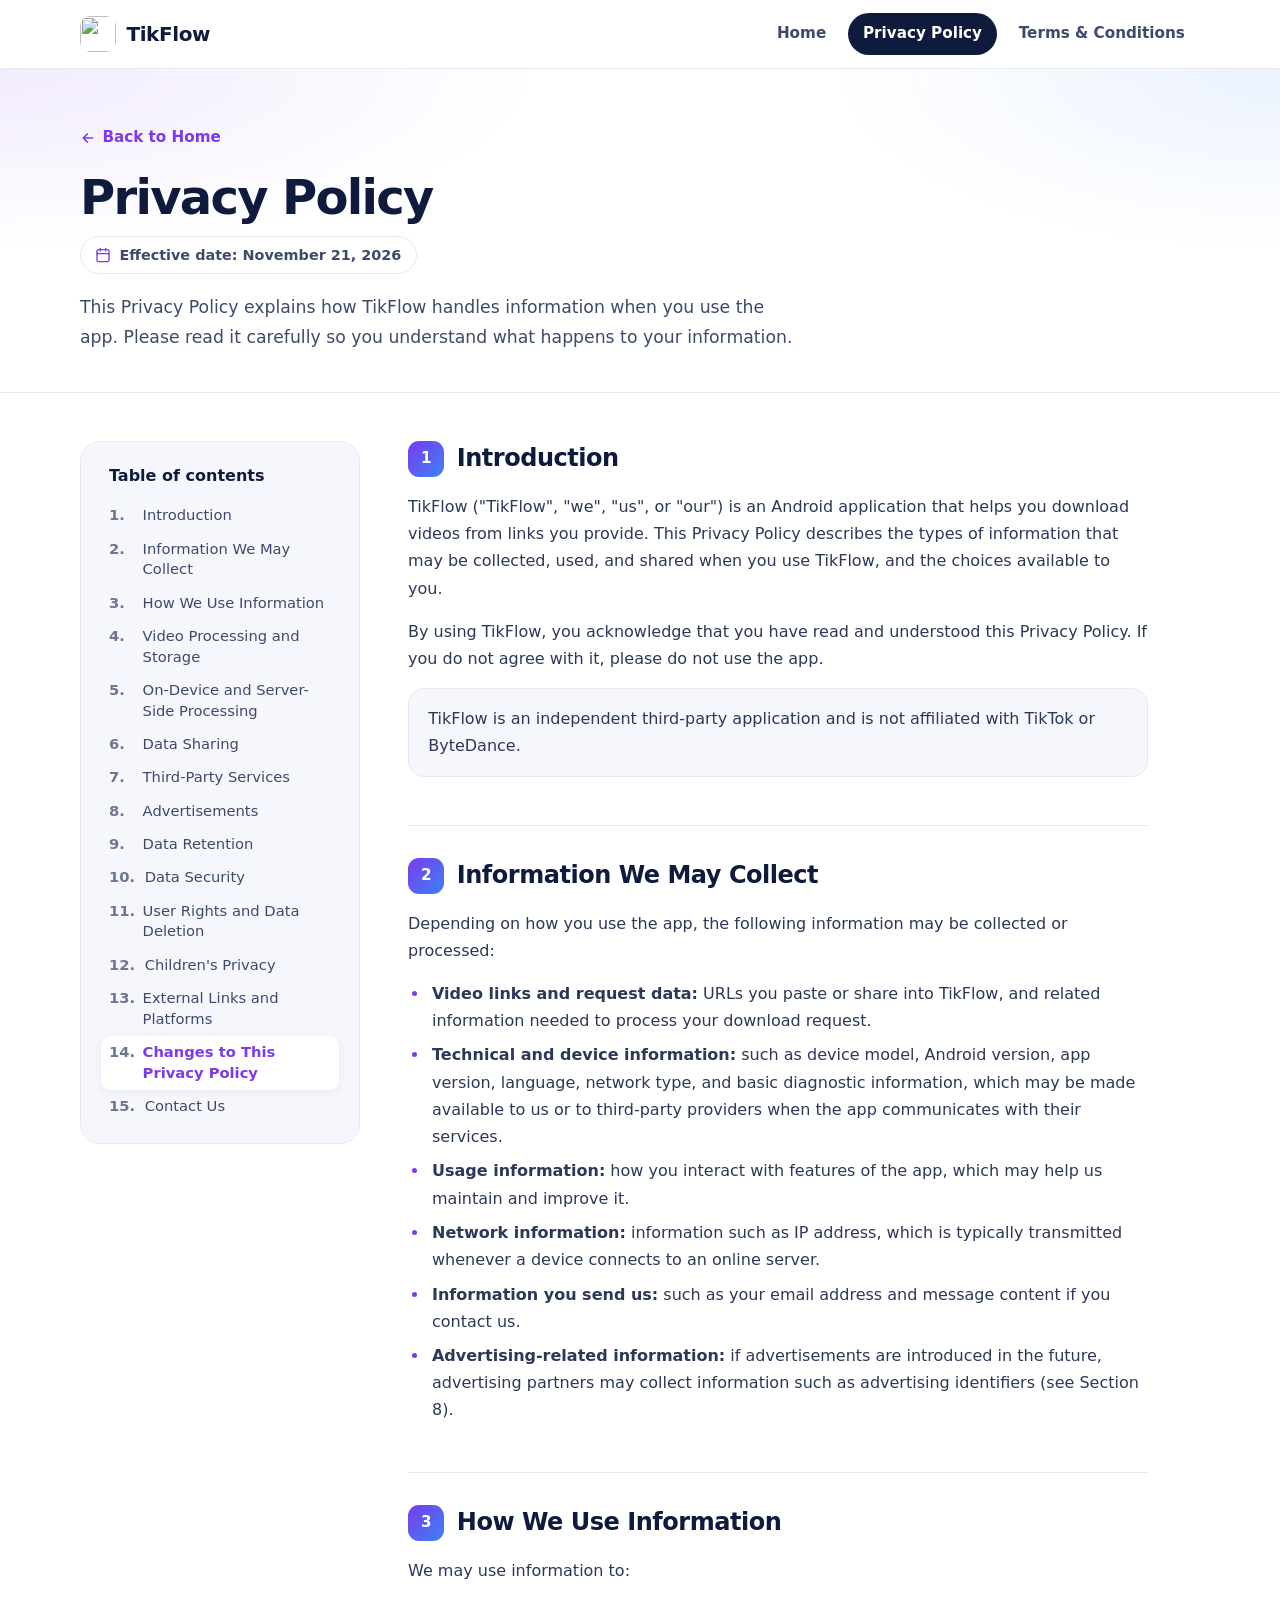
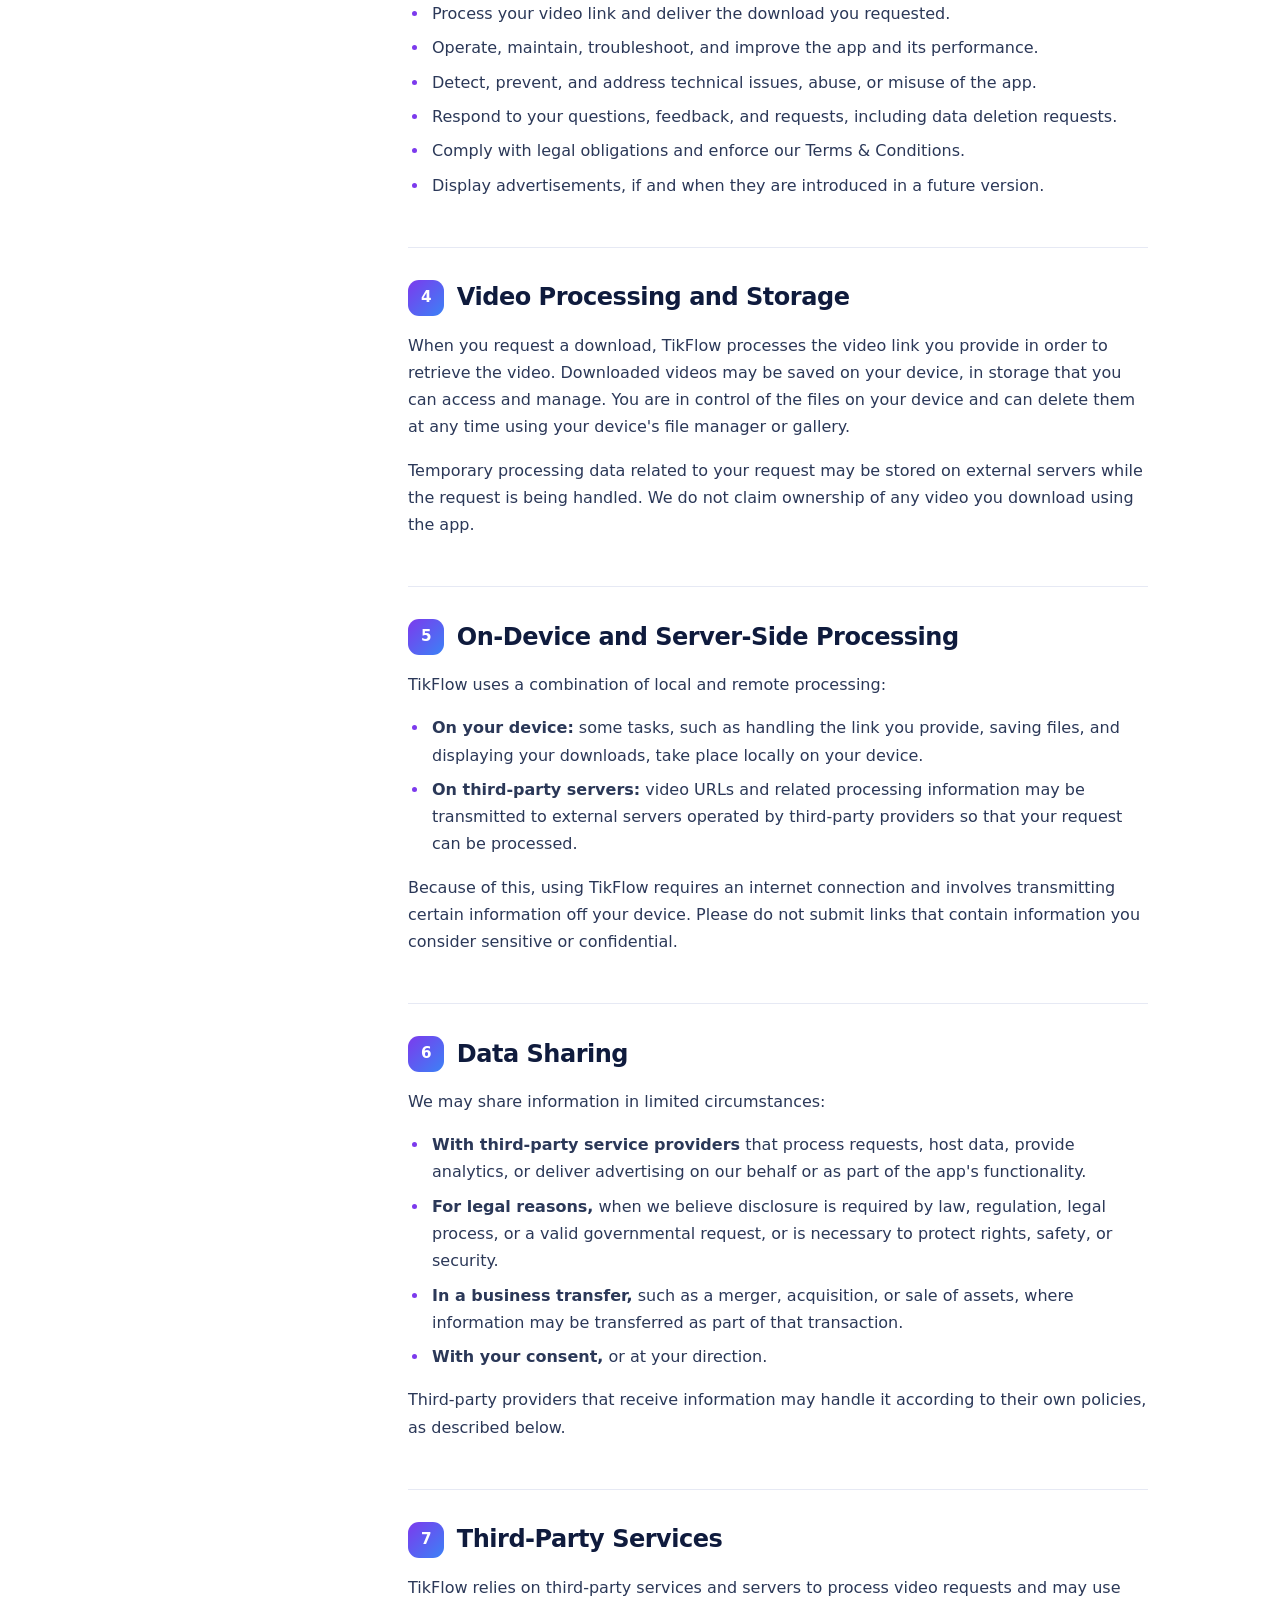
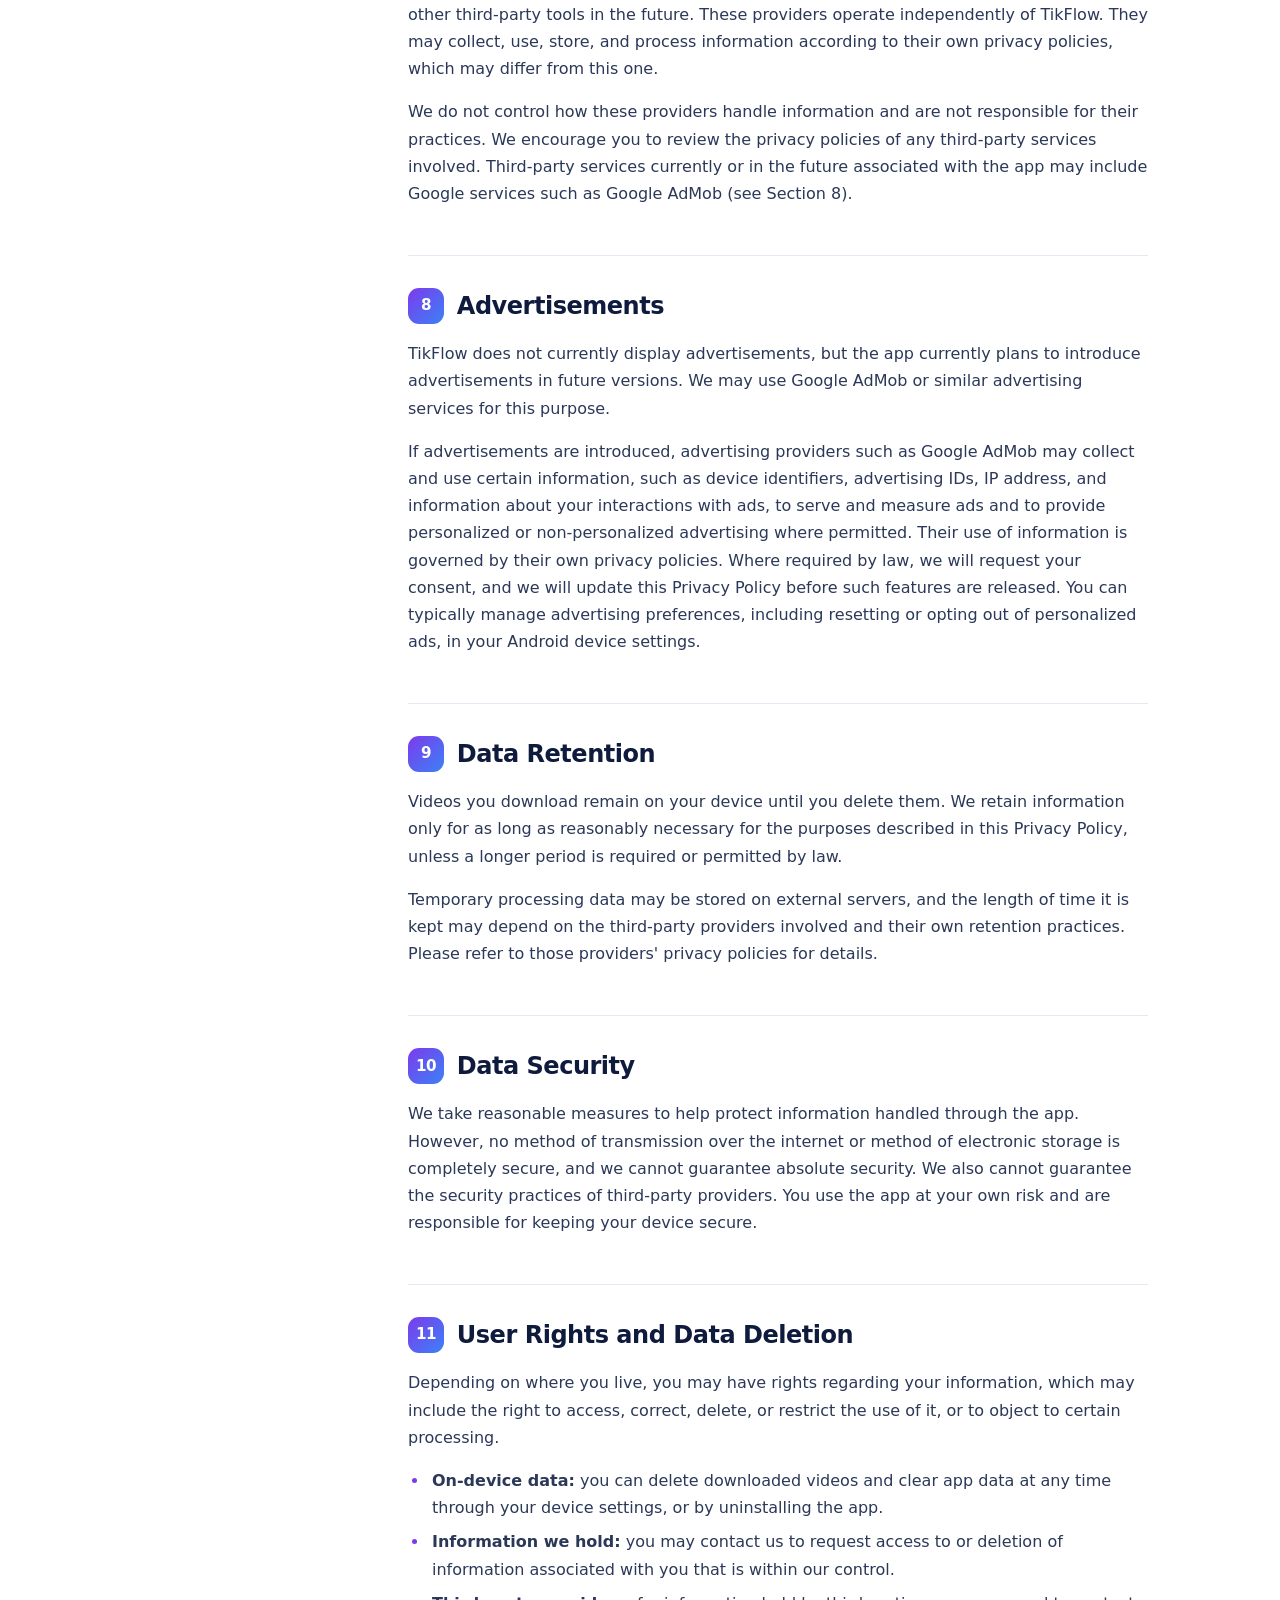
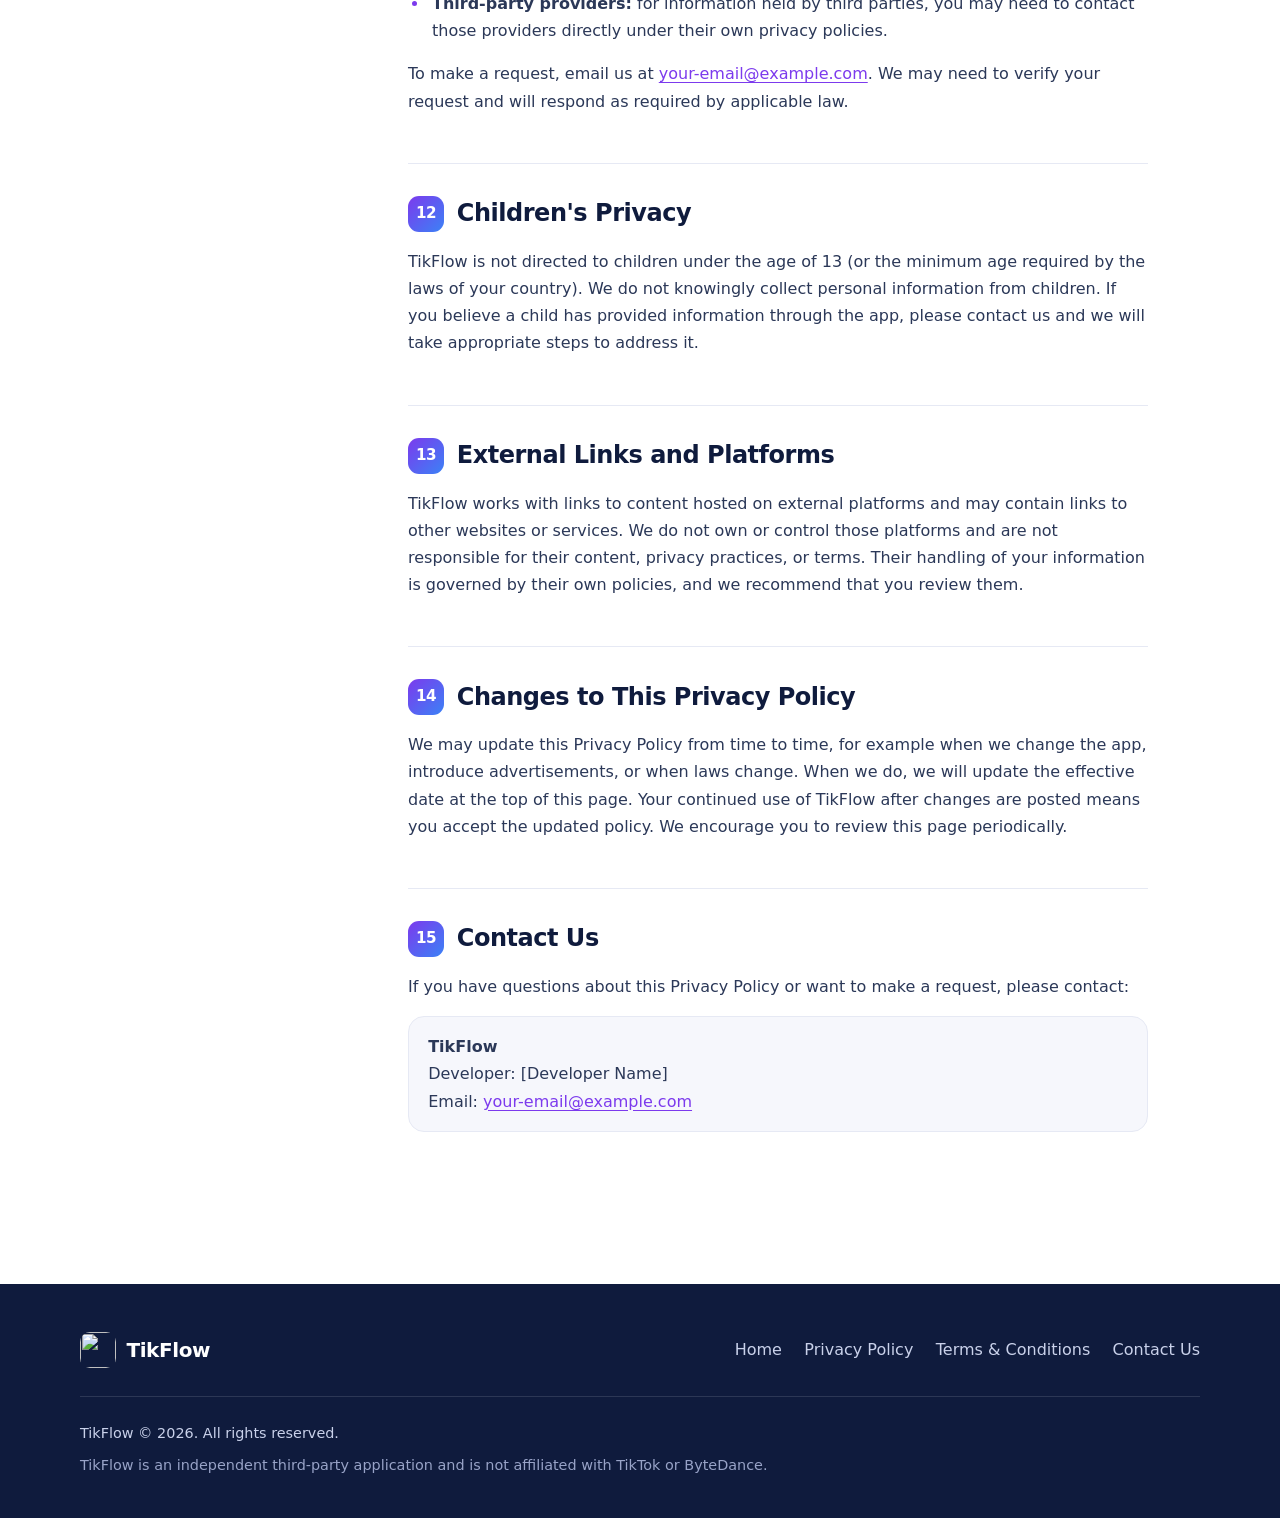
==== privacy-policy.html @ e3d757f9 "Add files via upload" ====
<!DOCTYPE html>
<html lang="en">
<head>
  <meta charset="utf-8">
  <meta name="viewport" content="width=device-width, initial-scale=1">
  <title>Privacy Policy – TikFlow</title>
  <meta name="description" content="Read the TikFlow Privacy Policy: what information may be collected, how videos are processed, third-party services, advertising, and your rights.">
  <meta name="theme-color" content="#7c3aed">
  <meta property="og:title" content="Privacy Policy – TikFlow">
  <meta property="og:description" content="Read the TikFlow Privacy Policy: what information may be collected, how videos are processed, third-party services, advertising, and your rights.">
  <meta property="og:type" content="website">
  <link rel="icon" type="image/svg+xml" href="assets/logo.svg">
  <link rel="stylesheet" href="style.css">
</head>
<body>
<a class="skip-link" href="#main">Skip to main content</a>
<header class="site-header">
  <div class="container nav-wrap">
    <a class="brand" href="index.html" aria-label="TikFlow home">
      <img src="assets/logo.svg" alt="" width="36" height="36">
      <span>TikFlow</span>
    </a>
    <button class="nav-toggle" type="button" aria-label="Open menu" aria-expanded="false" aria-controls="primary-nav">
      <svg class="icon-open" width="22" height="22" viewBox="0 0 24 24" fill="none" stroke="currentColor" stroke-width="2" stroke-linecap="round" aria-hidden="true"><path d="M4 6h16M4 12h16M4 18h16"/></svg>
      <svg class="icon-close" width="22" height="22" viewBox="0 0 24 24" fill="none" stroke="currentColor" stroke-width="2" stroke-linecap="round" aria-hidden="true"><path d="M6 6l12 12M18 6L6 18"/></svg>
    </button>
    <nav id="primary-nav" class="nav" aria-label="Primary">
      <a href="index.html">Home</a>
      <a href="privacy-policy.html" aria-current="page">Privacy Policy</a>
      <a href="terms-and-conditions.html">Terms &amp; Conditions</a>
    </nav>
  </div>
</header>
<main id="main">
  <section class="page-hero">
    <div class="container">
      <a class="back-link" href="index.html"><svg viewBox="0 0 24 24" fill="none" stroke="currentColor" stroke-width="2.5" stroke-linecap="round" stroke-linejoin="round" aria-hidden="true"><path d="M19 12H5M11 18l-6-6 6-6"/></svg>Back to Home</a>
      <h1>Privacy Policy</h1>
      <span class="meta"><svg viewBox="0 0 24 24" fill="none" stroke="currentColor" stroke-width="2" stroke-linecap="round" stroke-linejoin="round" aria-hidden="true"><rect x="3" y="4" width="18" height="18" rx="2"/><path d="M16 2v4M8 2v4M3 10h18"/></svg>Effective date: November 21, 2026</span>
      <p class="intro">This Privacy Policy explains how TikFlow handles information when you use the app. Please read it carefully so you understand what happens to your information.</p>
    </div>
  </section>

  <div class="container legal-layout">
    <nav class="toc" aria-labelledby="toc-title">
      <h2 id="toc-title">Table of contents</h2>
      <ol>
        <li><a href="#introduction">Introduction</a></li>
        <li><a href="#information-we-collect">Information We May Collect</a></li>
        <li><a href="#how-we-use">How We Use Information</a></li>
        <li><a href="#video-processing">Video Processing and Storage</a></li>
        <li><a href="#processing-location">On-Device and Server-Side Processing</a></li>
        <li><a href="#data-sharing">Data Sharing</a></li>
        <li><a href="#third-party">Third-Party Services</a></li>
        <li><a href="#advertisements">Advertisements</a></li>
        <li><a href="#retention">Data Retention</a></li>
        <li><a href="#security">Data Security</a></li>
        <li><a href="#rights">User Rights and Data Deletion</a></li>
        <li><a href="#children">Children's Privacy</a></li>
        <li><a href="#external-links">External Links and Platforms</a></li>
        <li><a href="#changes">Changes to This Privacy Policy</a></li>
        <li><a href="#contact">Contact Us</a></li>
      </ol>
    </nav>

    <article class="legal">
      <section id="introduction">
        <h2><span class="num">1</span>Introduction</h2>
        <p>TikFlow ("TikFlow", "we", "us", or "our") is an Android application that helps you download videos from links you provide. This Privacy Policy describes the types of information that may be collected, used, and shared when you use TikFlow, and the choices available to you.</p>
        <p>By using TikFlow, you acknowledge that you have read and understood this Privacy Policy. If you do not agree with it, please do not use the app.</p>
        <div class="callout"><p>TikFlow is an independent third-party application and is not affiliated with TikTok or ByteDance.</p></div>
      </section>

      <section id="information-we-collect">
        <h2><span class="num">2</span>Information We May Collect</h2>
        <p>Depending on how you use the app, the following information may be collected or processed:</p>
        <ul>
          <li><strong>Video links and request data:</strong> URLs you paste or share into TikFlow, and related information needed to process your download request.</li>
          <li><strong>Technical and device information:</strong> such as device model, Android version, app version, language, network type, and basic diagnostic information, which may be made available to us or to third-party providers when the app communicates with their services.</li>
          <li><strong>Usage information:</strong> how you interact with features of the app, which may help us maintain and improve it.</li>
          <li><strong>Network information:</strong> information such as IP address, which is typically transmitted whenever a device connects to an online server.</li>
          <li><strong>Information you send us:</strong> such as your email address and message content if you contact us.</li>
          <li><strong>Advertising-related information:</strong> if advertisements are introduced in the future, advertising partners may collect information such as advertising identifiers (see Section 8).</li>
        </ul>
      </section>

      <section id="how-we-use">
        <h2><span class="num">3</span>How We Use Information</h2>
        <p>We may use information to:</p>
        <ul>
          <li>Process your video link and deliver the download you requested.</li>
          <li>Operate, maintain, troubleshoot, and improve the app and its performance.</li>
          <li>Detect, prevent, and address technical issues, abuse, or misuse of the app.</li>
          <li>Respond to your questions, feedback, and requests, including data deletion requests.</li>
          <li>Comply with legal obligations and enforce our Terms &amp; Conditions.</li>
          <li>Display advertisements, if and when they are introduced in a future version.</li>
        </ul>
      </section>

      <section id="video-processing">
        <h2><span class="num">4</span>Video Processing and Storage</h2>
        <p>When you request a download, TikFlow processes the video link you provide in order to retrieve the video. Downloaded videos may be saved on your device, in storage that you can access and manage. You are in control of the files on your device and can delete them at any time using your device's file manager or gallery.</p>
        <p>Temporary processing data related to your request may be stored on external servers while the request is being handled. We do not claim ownership of any video you download using the app.</p>
      </section>

      <section id="processing-location">
        <h2><span class="num">5</span>On-Device and Server-Side Processing</h2>
        <p>TikFlow uses a combination of local and remote processing:</p>
        <ul>
          <li><strong>On your device:</strong> some tasks, such as handling the link you provide, saving files, and displaying your downloads, take place locally on your device.</li>
          <li><strong>On third-party servers:</strong> video URLs and related processing information may be transmitted to external servers operated by third-party providers so that your request can be processed.</li>
        </ul>
        <p>Because of this, using TikFlow requires an internet connection and involves transmitting certain information off your device. Please do not submit links that contain information you consider sensitive or confidential.</p>
      </section>

      <section id="data-sharing">
        <h2><span class="num">6</span>Data Sharing</h2>
        <p>We may share information in limited circumstances:</p>
        <ul>
          <li><strong>With third-party service providers</strong> that process requests, host data, provide analytics, or deliver advertising on our behalf or as part of the app's functionality.</li>
          <li><strong>For legal reasons,</strong> when we believe disclosure is required by law, regulation, legal process, or a valid governmental request, or is necessary to protect rights, safety, or security.</li>
          <li><strong>In a business transfer,</strong> such as a merger, acquisition, or sale of assets, where information may be transferred as part of that transaction.</li>
          <li><strong>With your consent,</strong> or at your direction.</li>
        </ul>
        <p>Third-party providers that receive information may handle it according to their own policies, as described below.</p>
      </section>

      <section id="third-party">
        <h2><span class="num">7</span>Third-Party Services</h2>
        <p>TikFlow relies on third-party services and servers to process video requests and may use other third-party tools in the future. These providers operate independently of TikFlow. They may collect, use, store, and process information according to their own privacy policies, which may differ from this one.</p>
        <p>We do not control how these providers handle information and are not responsible for their practices. We encourage you to review the privacy policies of any third-party services involved. Third-party services currently or in the future associated with the app may include Google services such as Google AdMob (see Section 8).</p>
      </section>

      <section id="advertisements">
        <h2><span class="num">8</span>Advertisements</h2>
        <p>TikFlow does not currently display advertisements, but the app currently plans to introduce advertisements in future versions. We may use Google AdMob or similar advertising services for this purpose.</p>
        <p>If advertisements are introduced, advertising providers such as Google AdMob may collect and use certain information, such as device identifiers, advertising IDs, IP address, and information about your interactions with ads, to serve and measure ads and to provide personalized or non-personalized advertising where permitted. Their use of information is governed by their own privacy policies. Where required by law, we will request your consent, and we will update this Privacy Policy before such features are released. You can typically manage advertising preferences, including resetting or opting out of personalized ads, in your Android device settings.</p>
      </section>

      <section id="retention">
        <h2><span class="num">9</span>Data Retention</h2>
        <p>Videos you download remain on your device until you delete them. We retain information only for as long as reasonably necessary for the purposes described in this Privacy Policy, unless a longer period is required or permitted by law.</p>
        <p>Temporary processing data may be stored on external servers, and the length of time it is kept may depend on the third-party providers involved and their own retention practices. Please refer to those providers' privacy policies for details.</p>
      </section>

      <section id="security">
        <h2><span class="num">10</span>Data Security</h2>
        <p>We take reasonable measures to help protect information handled through the app. However, no method of transmission over the internet or method of electronic storage is completely secure, and we cannot guarantee absolute security. We also cannot guarantee the security practices of third-party providers. You use the app at your own risk and are responsible for keeping your device secure.</p>
      </section>

      <section id="rights">
        <h2><span class="num">11</span>User Rights and Data Deletion</h2>
        <p>Depending on where you live, you may have rights regarding your information, which may include the right to access, correct, delete, or restrict the use of it, or to object to certain processing.</p>
        <ul>
          <li><strong>On-device data:</strong> you can delete downloaded videos and clear app data at any time through your device settings, or by uninstalling the app.</li>
          <li><strong>Information we hold:</strong> you may contact us to request access to or deletion of information associated with you that is within our control.</li>
          <li><strong>Third-party providers:</strong> for information held by third parties, you may need to contact those providers directly under their own privacy policies.</li>
        </ul>
        <p>To make a request, email us at <a href="mailto:your-email@example.com">your-email@example.com</a>. We may need to verify your request and will respond as required by applicable law.</p>
      </section>

      <section id="children">
        <h2><span class="num">12</span>Children's Privacy</h2>
        <p>TikFlow is not directed to children under the age of 13 (or the minimum age required by the laws of your country). We do not knowingly collect personal information from children. If you believe a child has provided information through the app, please contact us and we will take appropriate steps to address it.</p>
      </section>

      <section id="external-links">
        <h2><span class="num">13</span>External Links and Platforms</h2>
        <p>TikFlow works with links to content hosted on external platforms and may contain links to other websites or services. We do not own or control those platforms and are not responsible for their content, privacy practices, or terms. Their handling of your information is governed by their own policies, and we recommend that you review them.</p>
      </section>

      <section id="changes">
        <h2><span class="num">14</span>Changes to This Privacy Policy</h2>
        <p>We may update this Privacy Policy from time to time, for example when we change the app, introduce advertisements, or when laws change. When we do, we will update the effective date at the top of this page. Your continued use of TikFlow after changes are posted means you accept the updated policy. We encourage you to review this page periodically.</p>
      </section>

      <section id="contact">
        <h2><span class="num">15</span>Contact Us</h2>
        <p>If you have questions about this Privacy Policy or want to make a request, please contact:</p>
        <div class="callout">
          <p><strong>TikFlow</strong><br>Developer: [Developer Name]<br>Email: <a href="mailto:your-email@example.com">your-email@example.com</a></p>
        </div>
      </section>
    </article>
  </div>
</main>
<footer class="site-footer">
  <div class="container">
    <div class="footer-top">
      <a class="brand" href="index.html"><img src="assets/logo.svg" alt="" width="36" height="36"><span>TikFlow</span></a>
      <ul class="footer-links">
        <li><a href="index.html">Home</a></li>
        <li><a href="privacy-policy.html">Privacy Policy</a></li>
        <li><a href="terms-and-conditions.html">Terms &amp; Conditions</a></li>
        <li><a href="mailto:your-email@example.com">Contact Us</a></li>
      </ul>
    </div>
    <div class="footer-bottom">
      <p>TikFlow &copy; 2026. All rights reserved.</p>
      <p class="disclaimer">TikFlow is an independent third-party application and is not affiliated with TikTok or ByteDance.</p>
    </div>
  </div>
</footer>
<button class="to-top" type="button" aria-label="Back to top"><svg viewBox="0 0 24 24" fill="none" stroke="currentColor" stroke-width="2.5" stroke-linecap="round" stroke-linejoin="round" aria-hidden="true"><path d="M12 19V5M5 12l7-7 7 7"/></svg></button>
<script src="script.js"></script>
</body>
</html>
---- style.css ----
:root{
  --navy:#0f1b3d; --navy-soft:#3d4a6b; --muted:#6b7692;
  --purple:#7c3aed; --blue:#3b82f6;
  --grad:linear-gradient(135deg,#7c3aed 0%,#3b82f6 100%);
  --bg:#fff; --bg-soft:#f6f7fc; --line:#e6e9f4;
  --shadow:0 10px 30px rgba(15,27,61,.08); --shadow-lg:0 18px 44px rgba(79,70,229,.18);
  --font:"Inter","Segoe UI",system-ui,-apple-system,Roboto,"Helvetica Neue",Arial,sans-serif;
}
*,*::before,*::after{box-sizing:border-box}
html{scroll-behavior:smooth;-webkit-text-size-adjust:100%}
body{margin:0;font-family:var(--font);color:var(--navy);background:var(--bg);line-height:1.7;font-size:1rem;-webkit-font-smoothing:antialiased}
img,svg{max-width:100%;display:block}
a{color:var(--purple);text-underline-offset:3px}
a:hover{color:#5b21b6}
:focus-visible{outline:3px solid var(--blue);outline-offset:3px;border-radius:6px}
.container{width:min(1120px,100% - 2.5rem);margin-inline:auto}
.skip-link{position:absolute;left:-999px;top:0;background:var(--navy);color:#fff;padding:.7rem 1rem;z-index:100;border-radius:0 0 10px 0}
.skip-link:focus{left:0;color:#fff}

/* Header */
.site-header{position:sticky;top:0;z-index:50;background:rgba(255,255,255,.88);backdrop-filter:saturate(180%) blur(14px);border-bottom:1px solid var(--line)}
.nav-wrap{display:flex;align-items:center;justify-content:space-between;min-height:68px;gap:1rem}
.brand{display:flex;align-items:center;gap:.65rem;text-decoration:none;color:var(--navy);font-weight:800;font-size:1.25rem;letter-spacing:-.02em}
.brand img{width:36px;height:36px;border-radius:10px}
.nav{display:flex;gap:.4rem}
.nav a{text-decoration:none;color:var(--navy-soft);font-weight:600;font-size:.95rem;padding:.5rem .95rem;border-radius:999px;transition:background .2s,color .2s}
.nav a:hover{background:var(--bg-soft);color:var(--navy)}
.nav a[aria-current="page"]{background:var(--navy);color:#fff}
.nav-toggle{display:none;background:#fff;border:1px solid var(--line);border-radius:12px;width:44px;height:44px;align-items:center;justify-content:center;cursor:pointer;color:var(--navy)}
.nav-toggle .icon-close{display:none}
.nav-toggle[aria-expanded="true"] .icon-open{display:none}
.nav-toggle[aria-expanded="true"] .icon-close{display:block}

/* Buttons */
.btn{display:inline-flex;align-items:center;justify-content:center;gap:.55rem;padding:.9rem 1.5rem;border-radius:14px;font-weight:700;font-size:1rem;text-decoration:none;border:1px solid transparent;cursor:pointer;transition:transform .2s,box-shadow .2s,background .2s;font-family:inherit}
.btn svg{width:18px;height:18px}
.btn-primary{background:var(--grad);color:#fff;box-shadow:0 8px 22px rgba(99,102,241,.35)}
.btn-primary:hover{color:#fff;transform:translateY(-2px);box-shadow:0 12px 28px rgba(99,102,241,.45)}
.btn-ghost{background:#fff;color:var(--navy);border-color:var(--line);box-shadow:var(--shadow)}
.btn-ghost:hover{color:var(--navy);transform:translateY(-2px);border-color:#cfd5ea}

/* Home hero */
.hero{position:relative;overflow:hidden;padding:5.5rem 0 4.5rem;text-align:center;background:
  radial-gradient(60% 60% at 15% 0%,rgba(124,58,237,.14),transparent 70%),
  radial-gradient(55% 55% at 90% 10%,rgba(59,130,246,.15),transparent 70%),#fff}
.hero-logo{width:112px;height:112px;margin:0 auto 1.5rem;border-radius:30px;box-shadow:var(--shadow-lg);animation:float 5s ease-in-out infinite}
@keyframes float{50%{transform:translateY(-8px)}}
.hero h1{font-size:clamp(2.6rem,7vw,4.4rem);line-height:1.05;letter-spacing:-.04em;margin:0 0 .6rem;font-weight:800}
.hero .tagline{font-size:clamp(1.1rem,2.4vw,1.4rem);font-weight:600;margin:0 0 1.25rem;background:var(--grad);-webkit-background-clip:text;background-clip:text;color:transparent}
.hero .lead{max-width:640px;margin:0 auto 2rem;color:var(--navy-soft);font-size:1.1rem}
.hero-actions{display:flex;flex-wrap:wrap;gap:.9rem;justify-content:center}

.section{padding:4.5rem 0}
.section-soft{background:var(--bg-soft)}
.section-head{max-width:640px;margin:0 auto 2.5rem;text-align:center}
.section-head h2{font-size:clamp(1.7rem,4vw,2.3rem);letter-spacing:-.03em;margin:0 0 .6rem;line-height:1.2}
.section-head p{margin:0;color:var(--navy-soft)}
.cards{display:grid;grid-template-columns:repeat(2,1fr);gap:1.5rem}
.card{display:flex;flex-direction:column;background:#fff;border:1px solid var(--line);border-radius:24px;padding:2rem;box-shadow:var(--shadow);text-decoration:none;color:var(--navy);transition:transform .25s,box-shadow .25s,border-color .25s}
.card:hover{color:var(--navy);transform:translateY(-6px);box-shadow:var(--shadow-lg);border-color:#d6d0fb}
.card-icon{width:54px;height:54px;border-radius:16px;background:var(--grad);display:grid;place-items:center;color:#fff;margin-bottom:1.25rem}
.card-icon svg{width:26px;height:26px}
.card h3{margin:0 0 .5rem;font-size:1.35rem;letter-spacing:-.02em}
.card p{margin:0 0 1.5rem;color:var(--navy-soft);flex:1}
.card .card-link{font-weight:700;color:var(--purple);display:inline-flex;align-items:center;gap:.4rem}
.card .card-link svg{width:18px;height:18px;transition:transform .2s}
.card:hover .card-link svg{transform:translateX(4px)}
.card .btn{align-self:flex-start}
.notice{max-width:820px;margin:0 auto;background:#fff;border:1px solid var(--line);border-left:4px solid var(--purple);border-radius:18px;padding:1.4rem 1.6rem;box-shadow:var(--shadow);color:var(--navy-soft)}
.notice strong{color:var(--navy)}

/* Legal pages */
.page-hero{padding:3.5rem 0 2.5rem;background:radial-gradient(60% 80% at 0% 0%,rgba(124,58,237,.1),transparent 70%),radial-gradient(50% 80% at 100% 0%,rgba(59,130,246,.1),transparent 70%),#fff;border-bottom:1px solid var(--line)}
.back-link{display:inline-flex;align-items:center;gap:.4rem;font-weight:600;text-decoration:none;font-size:.95rem;margin-bottom:1.25rem}
.back-link svg{width:16px;height:16px}
.page-hero h1{font-size:clamp(2rem,5vw,3rem);letter-spacing:-.035em;line-height:1.1;margin:0 0 .8rem}
.meta{display:inline-flex;align-items:center;gap:.5rem;background:#fff;border:1px solid var(--line);border-radius:999px;padding:.35rem .9rem;font-size:.9rem;color:var(--navy-soft);font-weight:600}
.meta svg{width:16px;height:16px;color:var(--purple)}
.page-hero .intro{max-width:720px;margin:1.2rem 0 0;color:var(--navy-soft);font-size:1.08rem}
.legal-layout{display:grid;grid-template-columns:280px minmax(0,1fr);gap:3rem;padding:3rem 0 4.5rem;align-items:start}
.toc{position:sticky;top:92px;background:var(--bg-soft);border:1px solid var(--line);border-radius:20px;padding:1.25rem;max-height:calc(100vh - 116px);overflow:auto}
.toc h2{font-size:1rem;margin:0 0 .6rem;padding:0 .5rem}
.toc ol{list-style:none;margin:0;padding:0;counter-reset:t}
.toc li{counter-increment:t}
.toc a{display:flex;gap:.6rem;padding:.4rem .5rem;border-radius:10px;text-decoration:none;color:var(--navy-soft);font-size:.92rem;line-height:1.4;transition:background .2s,color .2s}
.toc a::before{content:counter(t) ".";font-weight:700;min-width:1.5rem;color:var(--muted)}
.toc a:hover{background:#fff;color:var(--navy)}
.toc a.active{background:#fff;color:var(--purple);font-weight:700;box-shadow:0 2px 8px rgba(15,27,61,.06)}
.legal{max-width:740px}
.legal section{scroll-margin-top:90px;padding-bottom:2rem;margin-bottom:2rem;border-bottom:1px solid var(--line)}
.legal section:last-child{border-bottom:0}
.legal h2{display:flex;align-items:center;gap:.8rem;font-size:1.5rem;letter-spacing:-.02em;line-height:1.3;margin:0 0 1rem}
.legal h2 .num{flex:none;width:36px;height:36px;border-radius:11px;background:var(--grad);color:#fff;font-size:.95rem;display:grid;place-items:center}
.legal h3{font-size:1.1rem;margin:1.4rem 0 .4rem}
.legal p{margin:0 0 1rem;color:#2b3858}
.legal ul{margin:0 0 1rem;padding-left:1.3rem;color:#2b3858}
.legal li{margin-bottom:.45rem;padding-left:.2rem}
.legal li::marker{color:var(--purple)}
.callout{background:var(--bg-soft);border:1px solid var(--line);border-radius:16px;padding:1rem 1.2rem;margin:0 0 1rem;color:#2b3858}
.callout p{margin:0}
.upper{text-transform:uppercase;font-size:.95rem}

/* Footer */
.site-footer{background:var(--navy);color:#c9d1ea;padding:3rem 0 2rem}
.footer-top{display:flex;flex-wrap:wrap;gap:1.5rem;justify-content:space-between;align-items:center;padding-bottom:1.75rem;border-bottom:1px solid rgba(255,255,255,.12)}
.site-footer .brand{color:#fff}
.footer-links{display:flex;flex-wrap:wrap;gap:.4rem 1.4rem;list-style:none;margin:0;padding:0}
.footer-links a{color:#c9d1ea;text-decoration:none;font-weight:500}
.footer-links a:hover{color:#fff;text-decoration:underline}
.footer-bottom{padding-top:1.5rem;font-size:.9rem}
.footer-bottom p{margin:0 0 .5rem}
.disclaimer{color:#98a3c7}

/* Back to top */
.to-top{position:fixed;right:1.25rem;bottom:1.25rem;width:48px;height:48px;border-radius:50%;border:0;background:var(--grad);color:#fff;display:grid;place-items:center;cursor:pointer;box-shadow:var(--shadow-lg);opacity:0;visibility:hidden;transform:translateY(10px);transition:opacity .25s,transform .25s,visibility .25s;z-index:40}
.to-top.show{opacity:1;visibility:visible;transform:none}
.to-top:hover{transform:translateY(-3px)}
.to-top svg{width:22px;height:22px}

/* Responsive */
@media (max-width:900px){
  .legal-layout{grid-template-columns:1fr;gap:1.5rem;padding-top:2rem}
  .toc{position:static;max-height:none}
}
@media (max-width:760px){
  .nav-toggle{display:inline-flex}
  .nav{position:absolute;top:68px;left:0;right:0;flex-direction:column;background:#fff;border-bottom:1px solid var(--line);box-shadow:var(--shadow);padding:.75rem 1.25rem 1.25rem;display:none}
  .nav.open{display:flex}
  .nav a{padding:.85rem 1rem;border-radius:12px}
  .cards{grid-template-columns:1fr}
  .hero{padding:3.5rem 0 3rem}
  .section{padding:3.25rem 0}
  .hero-actions .btn{width:100%}
  .legal h2{font-size:1.3rem}
}
@media (prefers-reduced-motion:reduce){
  html{scroll-behavior:auto}
  *,*::before,*::after{animation:none!important;transition:none!important}
}
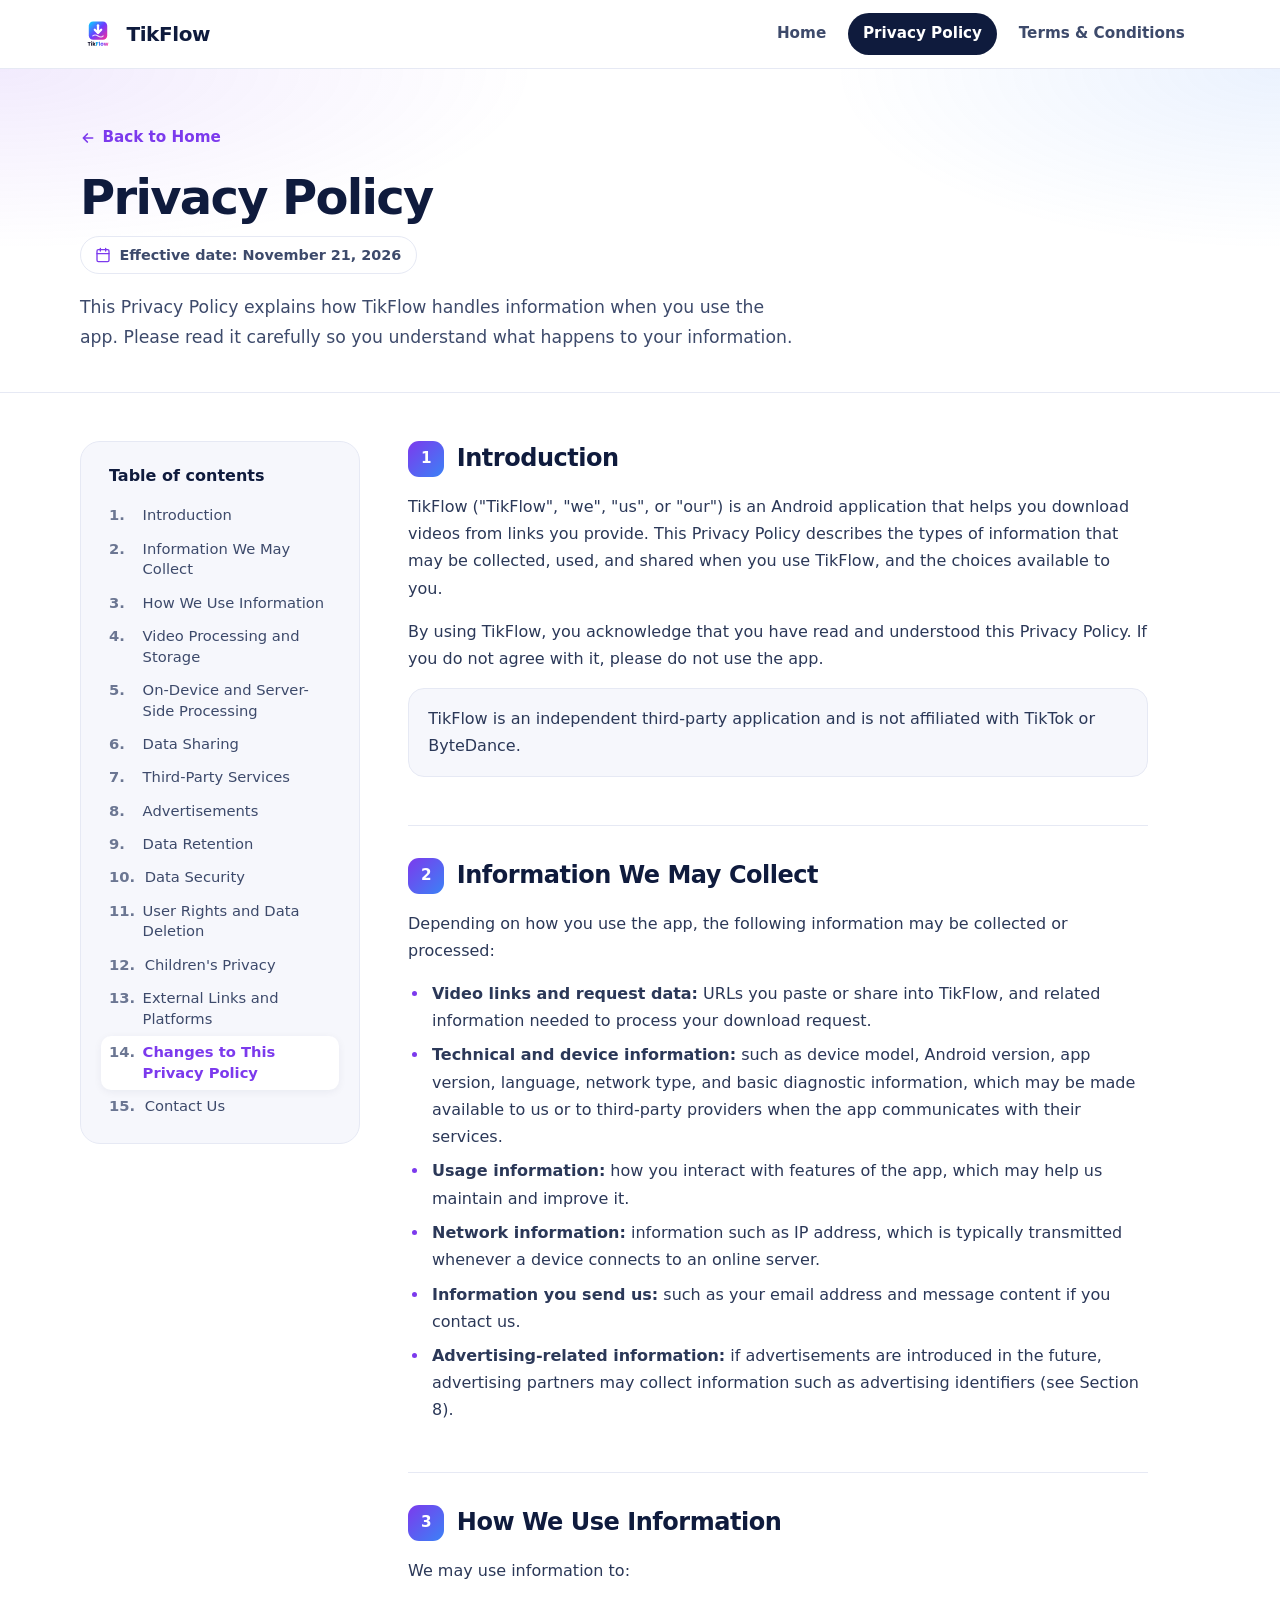
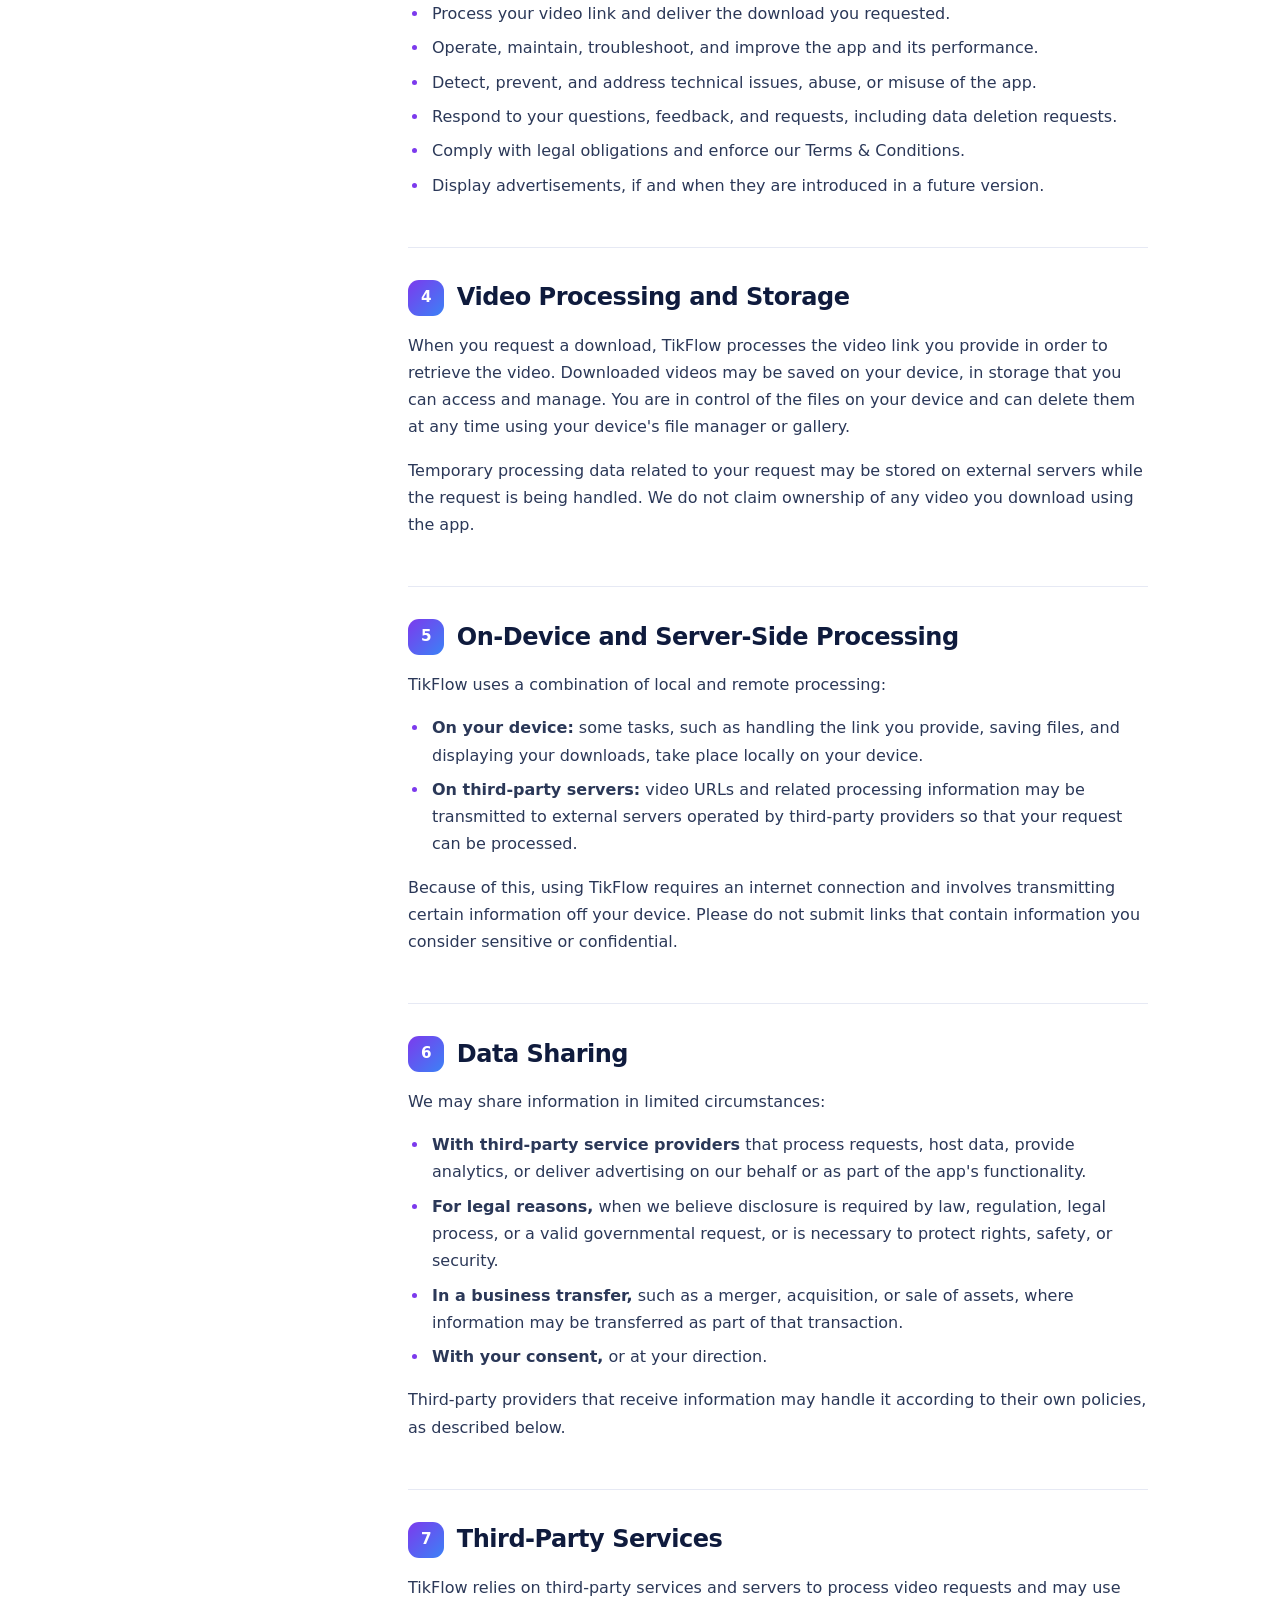
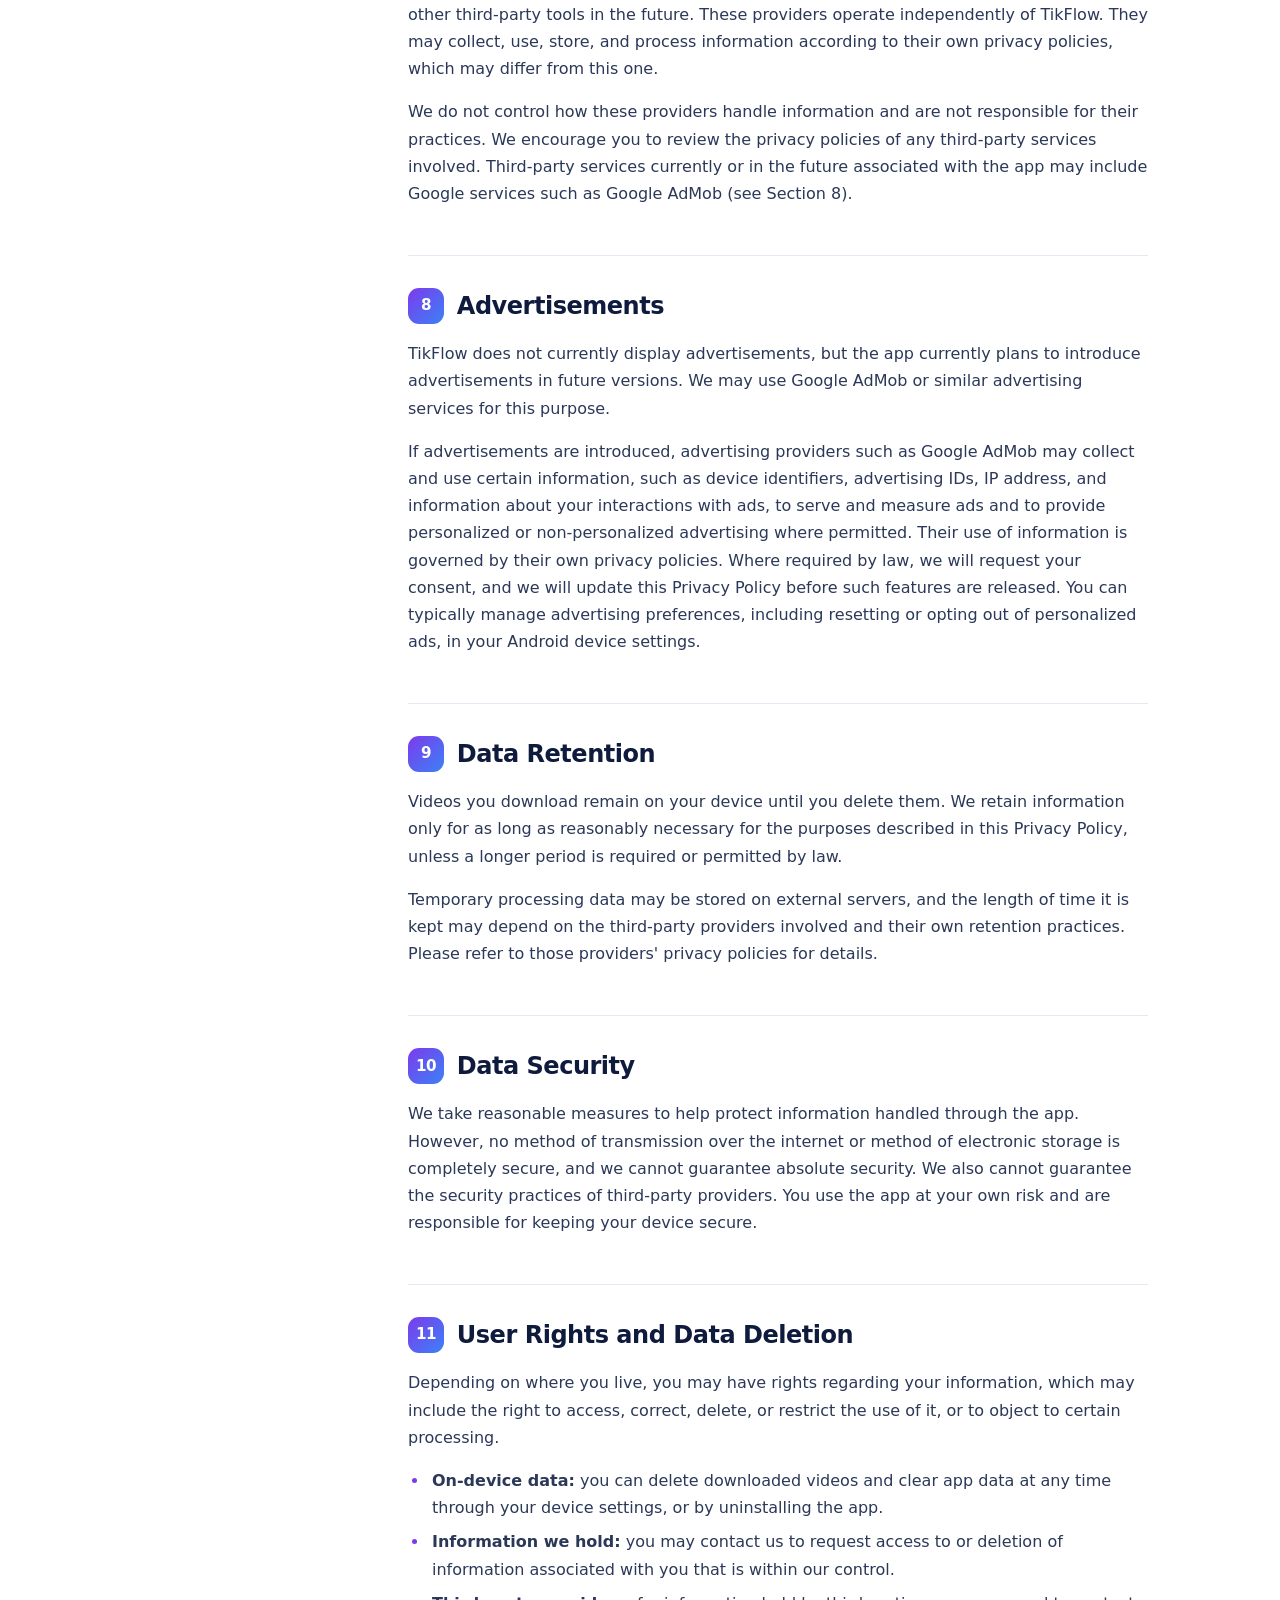
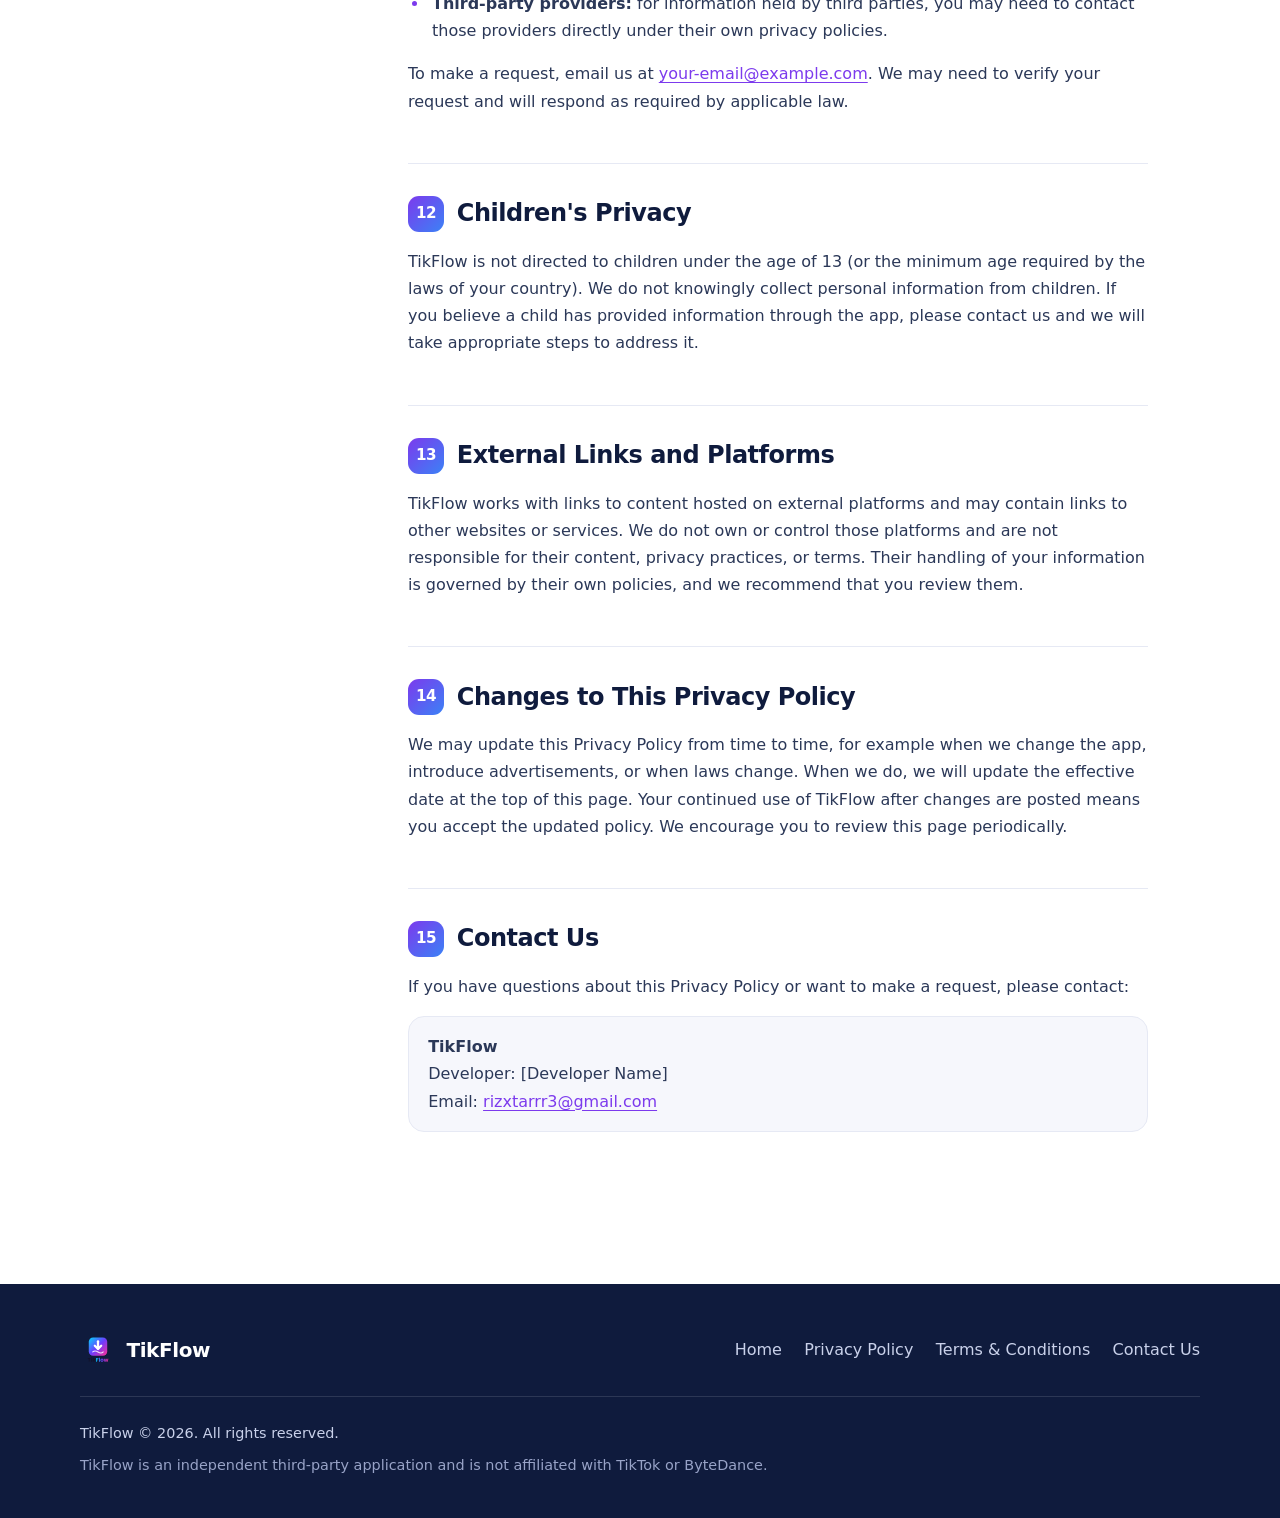
==== commit e007c2a3: "Update privacy-policy.html" ====
--- a/privacy-policy.html
+++ b/privacy-policy.html
@@ -178,7 +178,7 @@
         <h2><span class="num">15</span>Contact Us</h2>
         <p>If you have questions about this Privacy Policy or want to make a request, please contact:</p>
         <div class="callout">
-          <p><strong>TikFlow</strong><br>Developer: [Developer Name]<br>Email: <a href="mailto:your-email@example.com">your-email@example.com</a></p>
+          <p><strong>TikFlow</strong><br>Developer: [Developer Name]<br>Email: <a href="mailto:your-email@example.com">rizxtarrr3@gmail.com</a></p>
         </div>
       </section>
     </article>
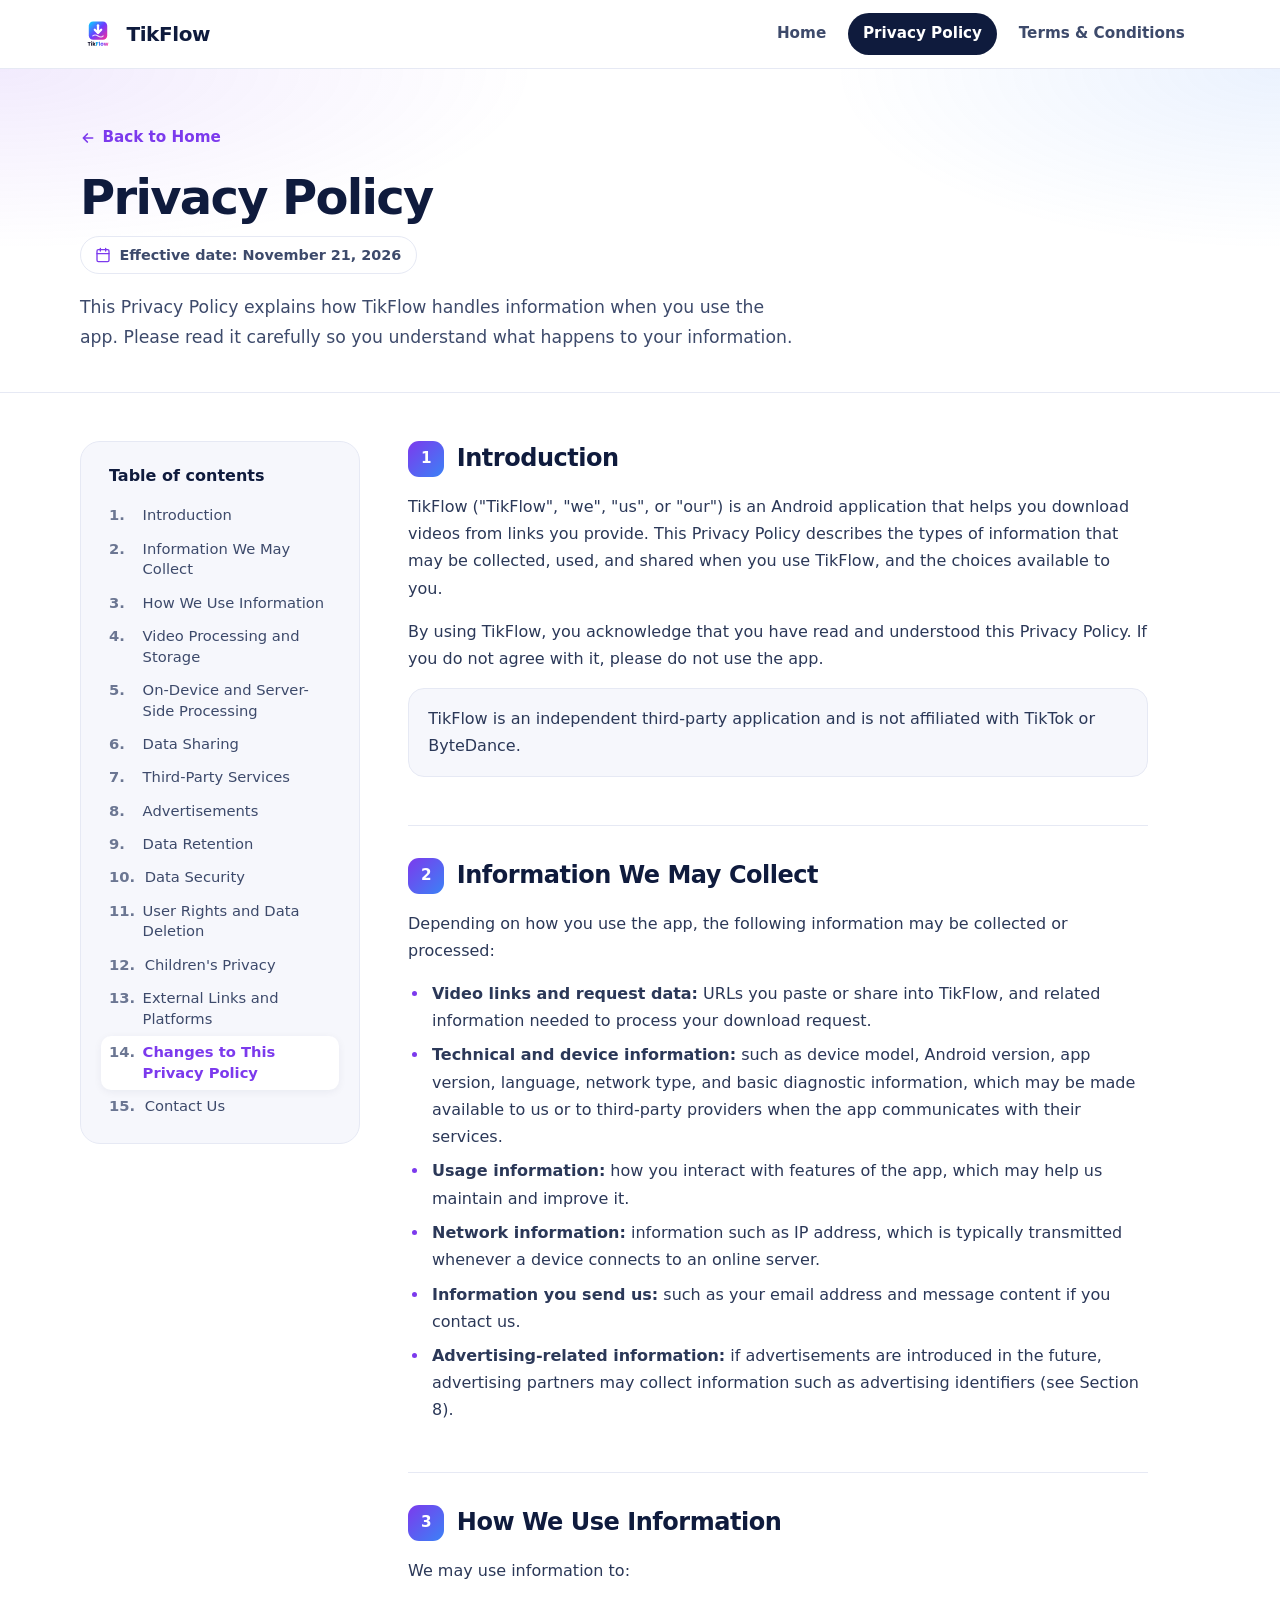
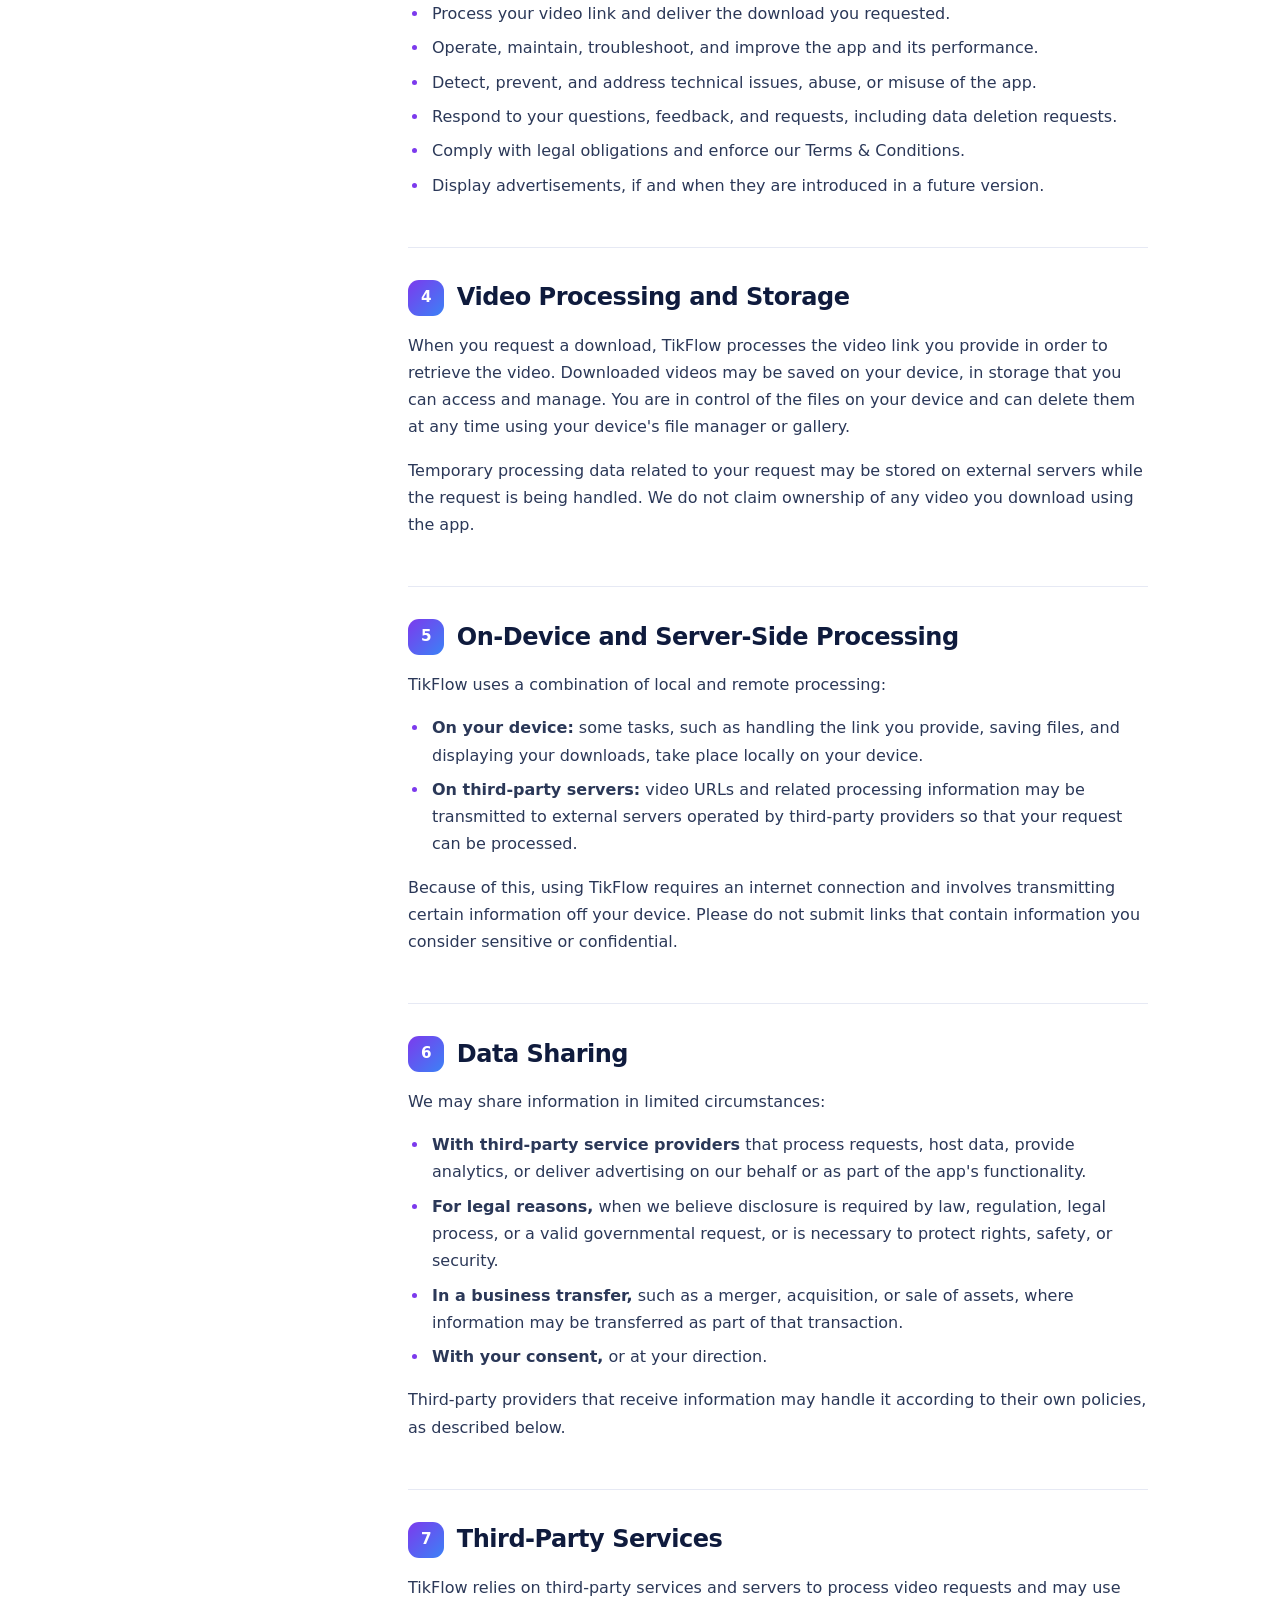
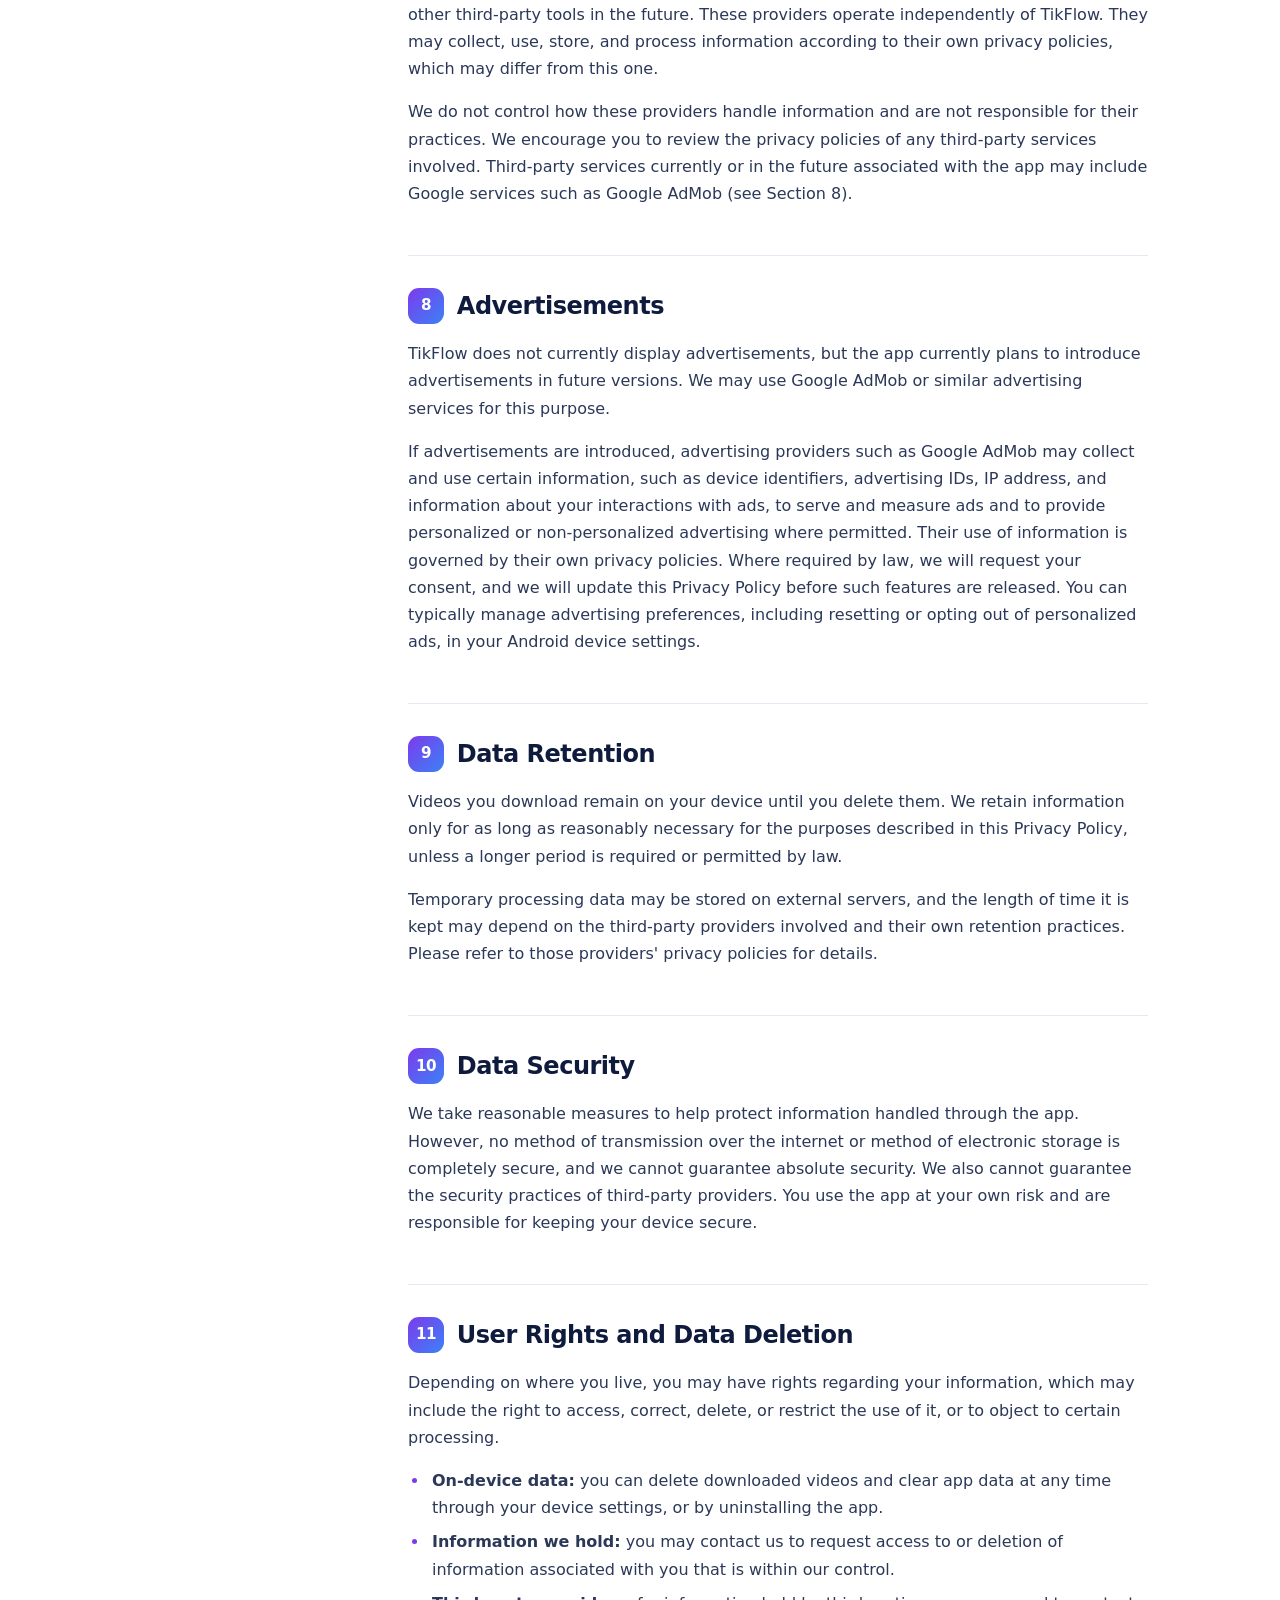
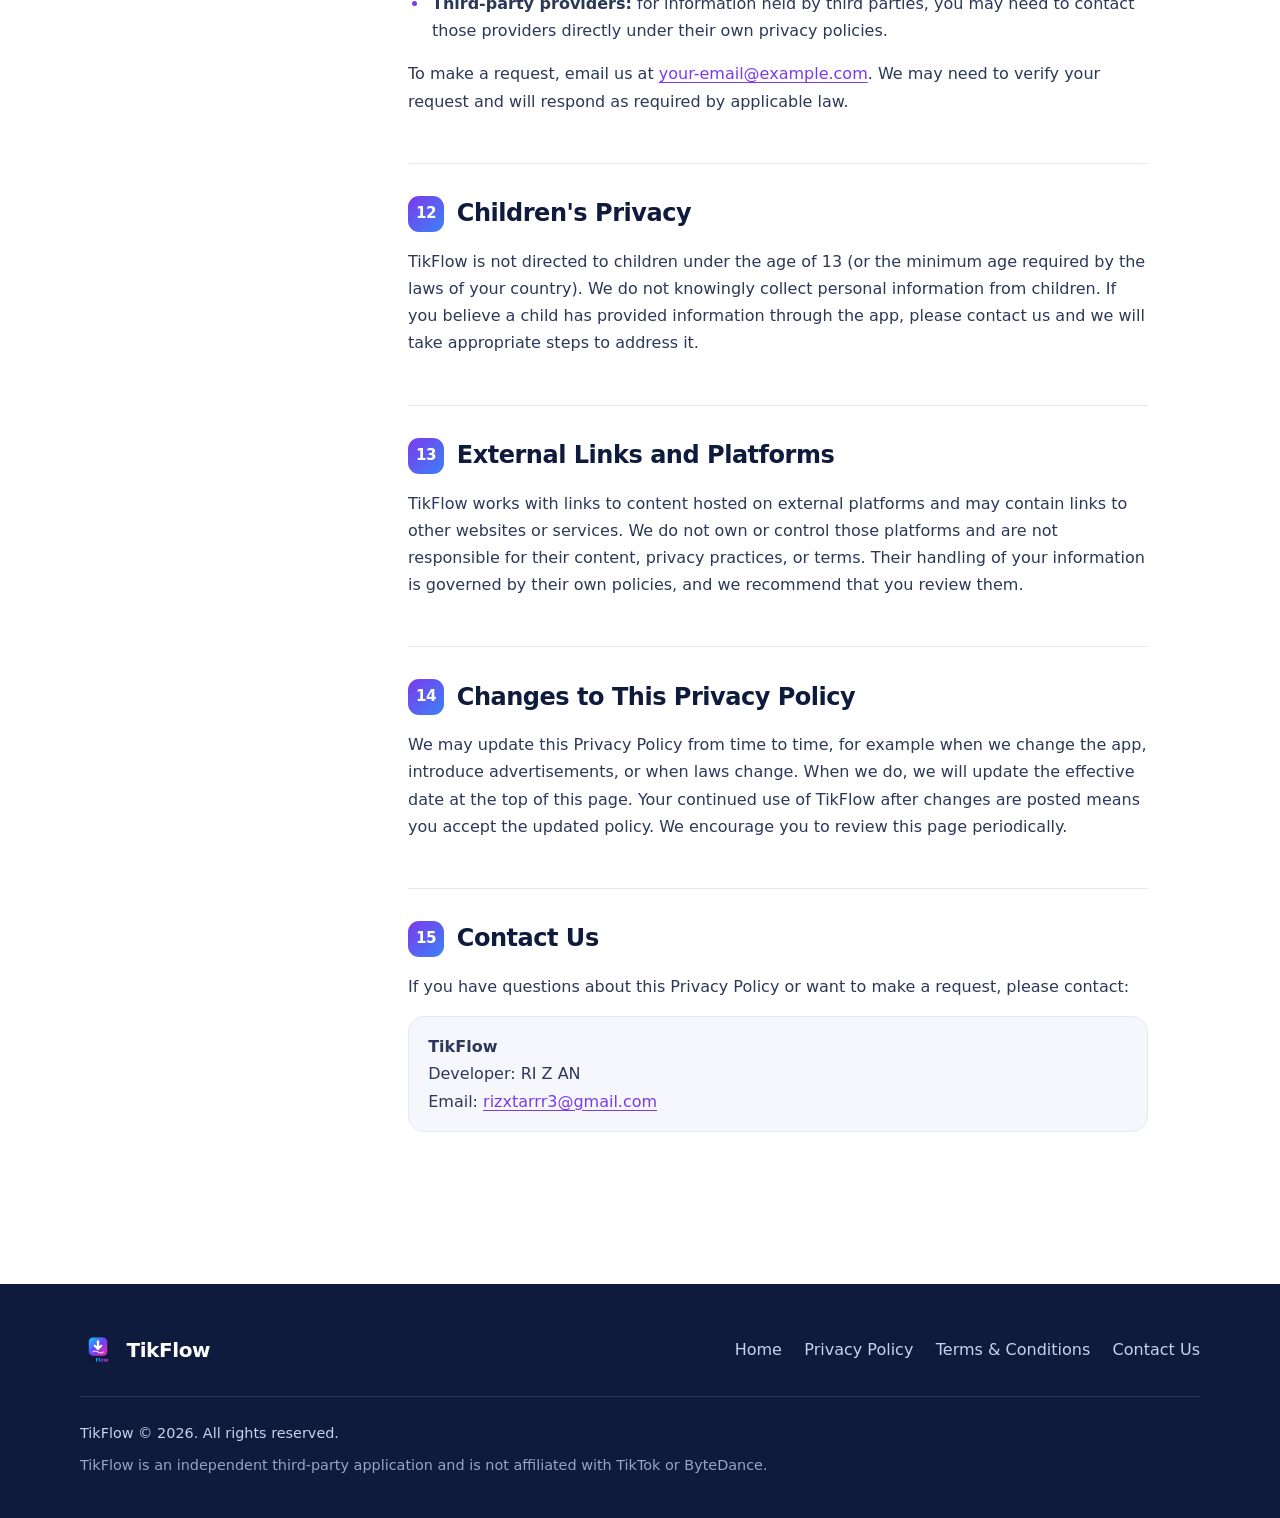
==== commit 7d34ed72: "Update privacy-policy.html" ====
--- a/privacy-policy.html
+++ b/privacy-policy.html
@@ -178,7 +178,7 @@
         <h2><span class="num">15</span>Contact Us</h2>
         <p>If you have questions about this Privacy Policy or want to make a request, please contact:</p>
         <div class="callout">
-          <p><strong>TikFlow</strong><br>Developer: [Developer Name]<br>Email: <a href="mailto:your-email@example.com">rizxtarrr3@gmail.com</a></p>
+          <p><strong>TikFlow</strong><br>Developer: RI Z AN <br>Email: <a href="mailto:rizxtarrr3@gmail.com">rizxtarrr3@gmail.com</a></p>
         </div>
       </section>
     </article>
@@ -192,7 +192,7 @@
         <li><a href="index.html">Home</a></li>
         <li><a href="privacy-policy.html">Privacy Policy</a></li>
         <li><a href="terms-and-conditions.html">Terms &amp; Conditions</a></li>
-        <li><a href="mailto:your-email@example.com">Contact Us</a></li>
+        <li><a href="mailto:rizxtarrr3@gmail.com">Contact Us</a></li>
       </ul>
     </div>
     <div class="footer-bottom">
